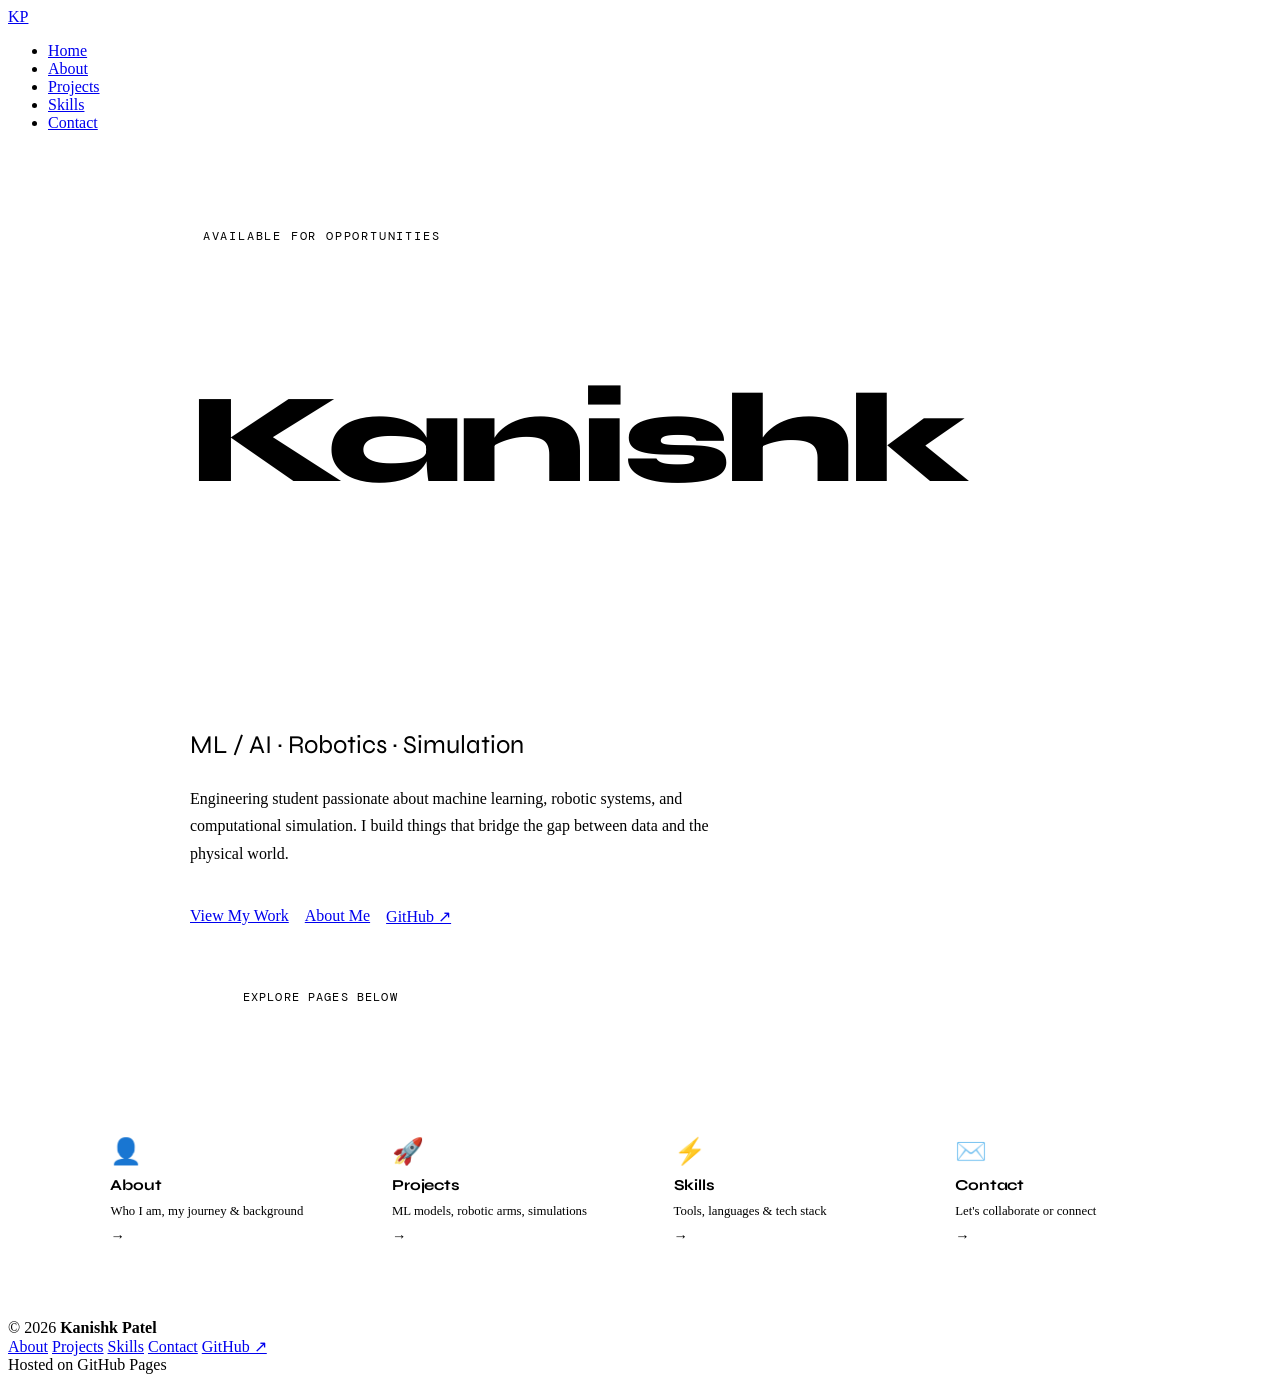
==== index.html @ f37b2d3e "Add files via upload" ====
<!DOCTYPE html>
<html lang="en">
<head>
  <meta charset="UTF-8"/>
  <meta name="viewport" content="width=device-width,initial-scale=1.0"/>
  <title>Kanishk Patel — ML & Robotics Engineer</title>
  <meta name="description" content="Portfolio of Kanishk Patel — ML, Robotics & Simulation Engineer."/>
  <link href="https://fonts.googleapis.com/css2?family=Syne:wght@400;600;700;800&family=DM+Mono:wght@400;500&family=DM+Sans:wght@300;400;500&display=swap" rel="stylesheet"/>
  <link rel="stylesheet" href="css/style.css"/>
  <style>
    /* ── Home-only hero ── */
    #hero {
      min-height: calc(100vh - 76px);
      display: flex; align-items: center; justify-content: center;
      padding: 6vh 6vw 4vh;
      position: relative; overflow: hidden;
    }
    .orb {
      position: absolute; border-radius: 50%;
      filter: blur(80px); opacity: 0.18;
      animation: float 10s ease-in-out infinite;
    }
    .orb1 { width:500px;height:500px;background:var(--accent3);top:-100px;left:-100px;animation-delay:0s; }
    .orb2 { width:400px;height:400px;background:var(--accent2);bottom:-80px;right:-80px;animation-delay:-4s; }
    .orb3 { width:300px;height:300px;background:var(--accent1);top:50%;left:50%;transform:translate(-50%,-50%);animation-delay:-7s; }

    .hero-content { position:relative;z-index:2;max-width:900px;width:100%; }

    .hero-tag {
      display:inline-block;
      font-family:'DM Mono',monospace;font-size:0.75rem;letter-spacing:0.15em;text-transform:uppercase;
      color:var(--accent2);border:1px solid var(--accent2);padding:0.3rem 0.8rem;border-radius:100px;
      margin-bottom:1.5rem;
      animation:fadeUp 0.8s ease both;
    }
    h1.hero-name {
      font-family:'Syne',sans-serif;font-weight:800;
      font-size:clamp(3.5rem,10vw,8rem);line-height:0.95;letter-spacing:-0.04em;
      animation:fadeUp 0.8s 0.1s ease both;
    }
    h1.hero-name span { background:var(--grad);-webkit-background-clip:text;-webkit-text-fill-color:transparent;background-clip:text; }

    .hero-subtitle {
      font-family:'Syne',sans-serif;font-size:clamp(1.1rem,3vw,1.6rem);color:var(--muted);margin-top:1rem;font-weight:400;
      animation:fadeUp 0.8s 0.2s ease both;
    }
    .hero-desc {
      max-width:520px;color:var(--muted);line-height:1.7;margin-top:1.5rem;font-size:1rem;
      animation:fadeUp 0.8s 0.3s ease both;
    }
    .hero-ctas {
      display:flex;gap:1rem;flex-wrap:wrap;margin-top:2.5rem;
      animation:fadeUp 0.8s 0.4s ease both;
    }
    .hero-scroll {
      margin-top:4rem;display:flex;align-items:center;gap:0.8rem;
      color:var(--muted);font-family:'DM Mono',monospace;font-size:0.72rem;letter-spacing:0.1em;text-transform:uppercase;
      animation:fadeUp 0.8s 0.6s ease both;
    }
    .scroll-line {
      width:40px;height:1px;
      background:linear-gradient(to right,var(--accent1),transparent);
      animation:pulse 2s ease infinite;
    }

    /* ── Quick-nav cards ── */
    .quick-nav {
      display:grid;grid-template-columns:repeat(auto-fill,minmax(220px,1fr));gap:1rem;
      padding:3rem 6vw;background:var(--surface);border-top:1px solid var(--border);
    }
    .qn-card {
      background:var(--card);border:1px solid var(--border);border-radius:14px;
      padding:1.6rem;text-decoration:none;color:inherit;
      display:flex;flex-direction:column;gap:0.6rem;
      transition:border-color 0.3s,transform 0.3s;
      position:relative;overflow:hidden;
    }
    .qn-card::before {
      content:'';position:absolute;top:0;left:0;right:0;height:3px;
      background:var(--grad);transform:scaleX(0);transform-origin:left;
      transition:transform 0.3s;
    }
    .qn-card:hover { border-color:var(--accent2);transform:translateY(-4px); }
    .qn-card:hover::before { transform:scaleX(1); }
    .qn-icon { font-size:1.6rem; }
    .qn-label {
      font-family:'Syne',sans-serif;font-weight:700;font-size:0.95rem;letter-spacing:-0.01em;
      color:var(--text);
    }
    .qn-sub { font-size:0.8rem;color:var(--muted); }
    .qn-arrow { margin-top:auto;font-size:0.9rem;color:var(--muted);transition:color 0.2s,transform 0.2s; }
    .qn-card:hover .qn-arrow { color:var(--accent2);transform:translateX(4px); }
  </style>
</head>
<body>

  <div class="cursor" id="cursor"></div>
  <div class="cursor-trail" id="cursorTrail"></div>

  <!-- NAV -->
  <nav>
    <a class="nav-logo" href="index.html">KP</a>
    <ul class="nav-links">
      <li><a href="index.html">Home</a></li>
      <li><a href="pages/about.html">About</a></li>
      <li><a href="pages/projects.html">Projects</a></li>
      <li><a href="pages/skills.html">Skills</a></li>
      <li><a href="pages/contact.html">Contact</a></li>
    </ul>
  </nav>

  <!-- HERO -->
  <section id="hero">
    <div class="orb orb1"></div>
    <div class="orb orb2"></div>
    <div class="orb orb3"></div>

    <div class="hero-content">
      <div class="hero-tag">Available for opportunities</div>
      <h1 class="hero-name">Kanishk<br/><span>Patel</span></h1>
      <p class="hero-subtitle">ML / AI · Robotics · Simulation</p>
      <p class="hero-desc">
        Engineering student passionate about machine learning, robotic systems, and computational simulation.
        I build things that bridge the gap between data and the physical world.
      </p>
      <div class="hero-ctas">
        <a href="pages/projects.html" class="btn-primary">View My Work</a>
        <a href="pages/about.html" class="btn-outline">About Me</a>
        <a href="https://github.com/KanishkPatel0206" target="_blank" class="btn-outline">GitHub ↗</a>
      </div>
      <div class="hero-scroll">
        <span class="scroll-line"></span>
        Explore pages below
      </div>
    </div>
  </section>

  <!-- QUICK NAV CARDS -->
  <div class="quick-nav">
    <a class="qn-card reveal" href="pages/about.html">
      <div class="qn-icon">👤</div>
      <div class="qn-label">About</div>
      <div class="qn-sub">Who I am, my journey &amp; background</div>
      <div class="qn-arrow">→</div>
    </a>
    <a class="qn-card reveal d1" href="pages/projects.html">
      <div class="qn-icon">🚀</div>
      <div class="qn-label">Projects</div>
      <div class="qn-sub">ML models, robotic arms, simulations</div>
      <div class="qn-arrow">→</div>
    </a>
    <a class="qn-card reveal d2" href="pages/skills.html">
      <div class="qn-icon">⚡</div>
      <div class="qn-label">Skills</div>
      <div class="qn-sub">Tools, languages &amp; tech stack</div>
      <div class="qn-arrow">→</div>
    </a>
    <a class="qn-card reveal d3" href="pages/contact.html">
      <div class="qn-icon">✉️</div>
      <div class="qn-label">Contact</div>
      <div class="qn-sub">Let's collaborate or connect</div>
      <div class="qn-arrow">→</div>
    </a>
  </div>

  <!-- FOOTER -->
  <footer>
    <span>© 2026 <b>Kanishk Patel</b></span>
    <div class="footer-links">
      <a href="pages/about.html">About</a>
      <a href="pages/projects.html">Projects</a>
      <a href="pages/skills.html">Skills</a>
      <a href="pages/contact.html">Contact</a>
      <a href="https://github.com/KanishkPatel0206" target="_blank">GitHub ↗</a>
    </div>
    <span>Hosted on GitHub Pages</span>
  </footer>

  <script src="css/main.js"></script>
</body>
</html>
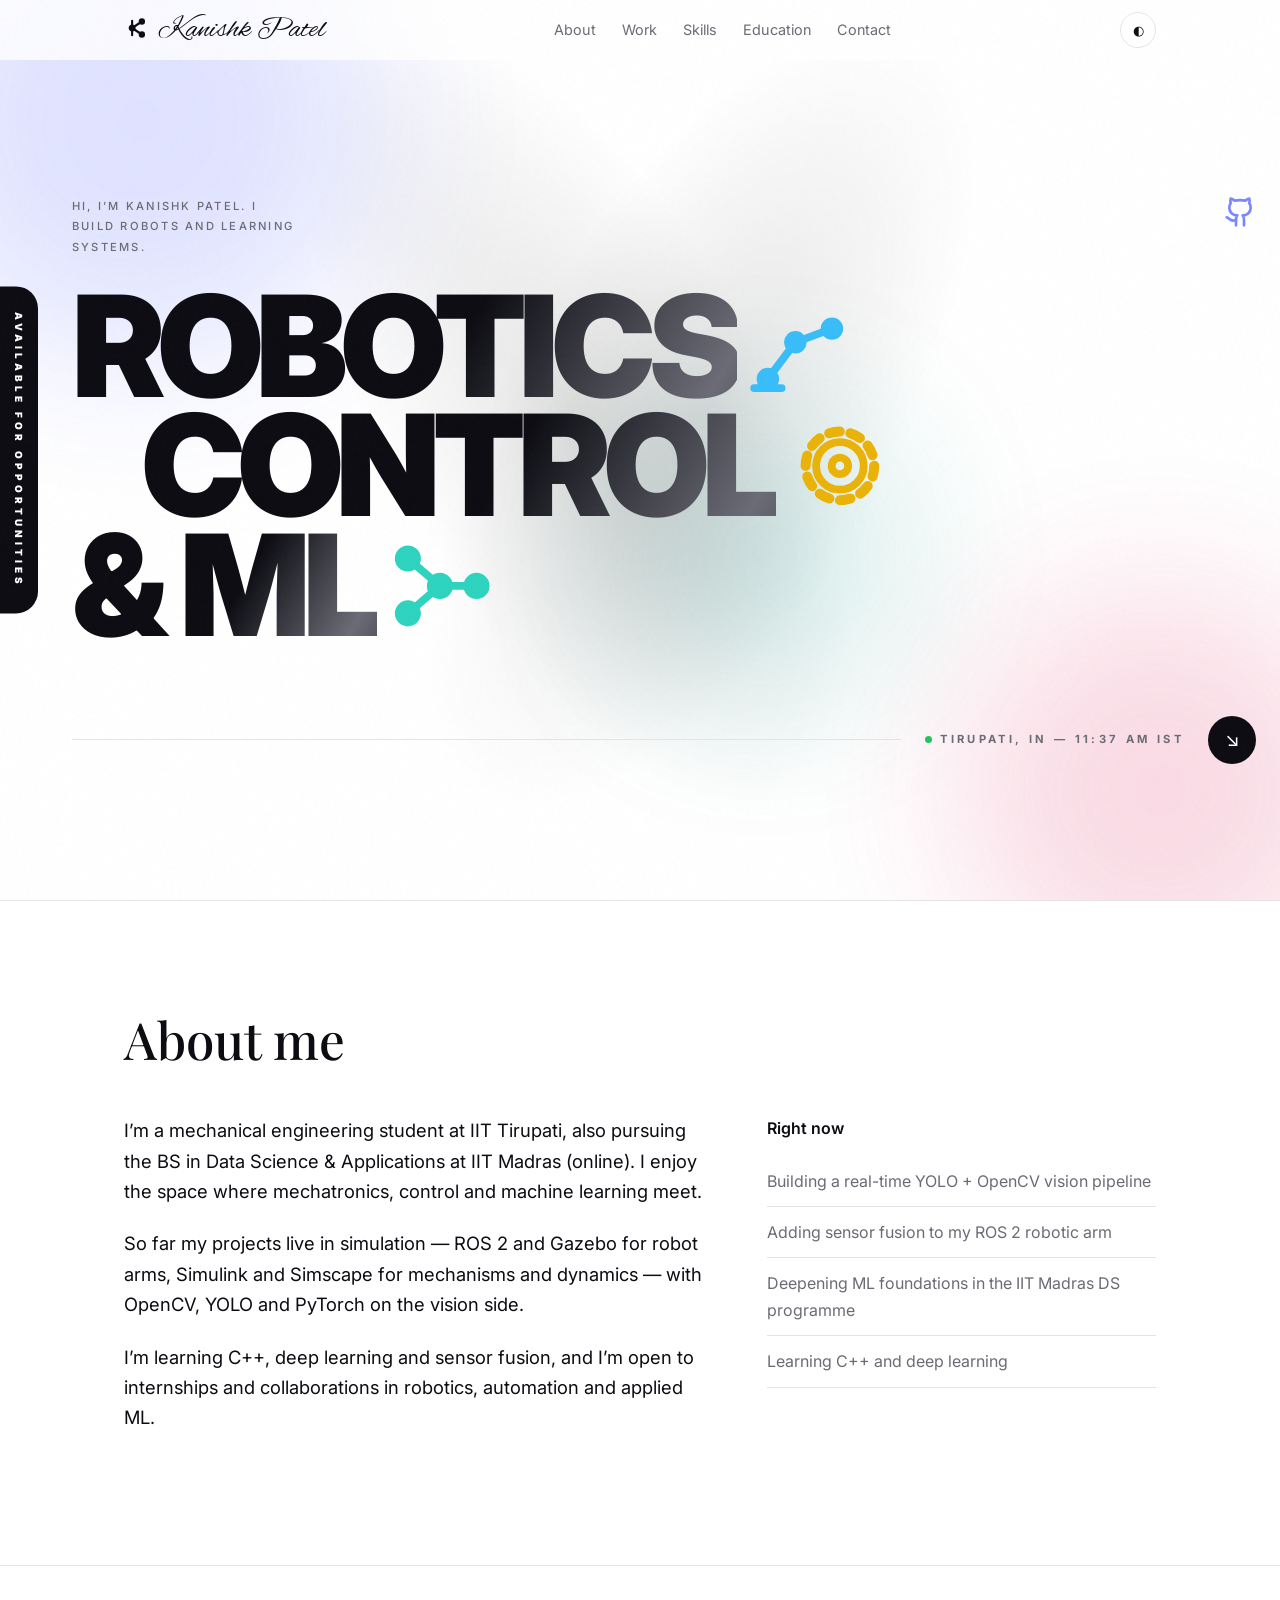
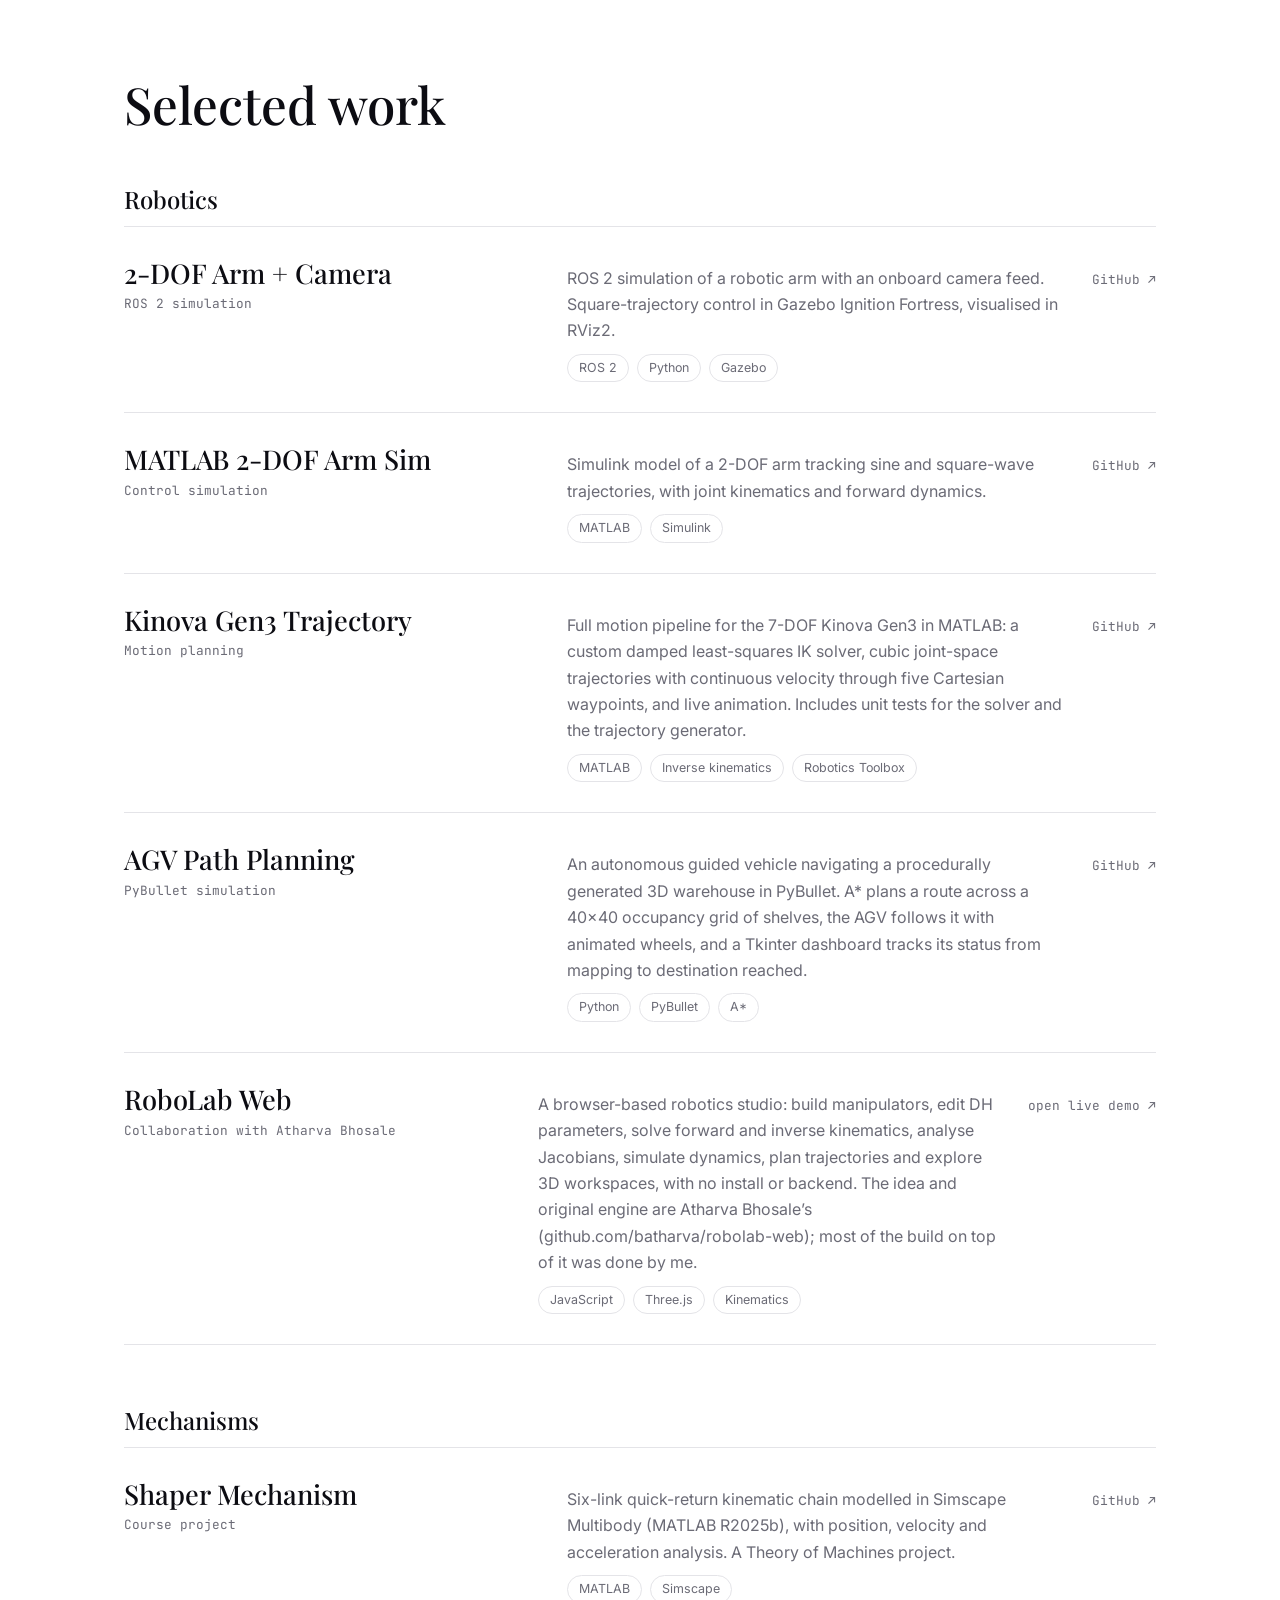
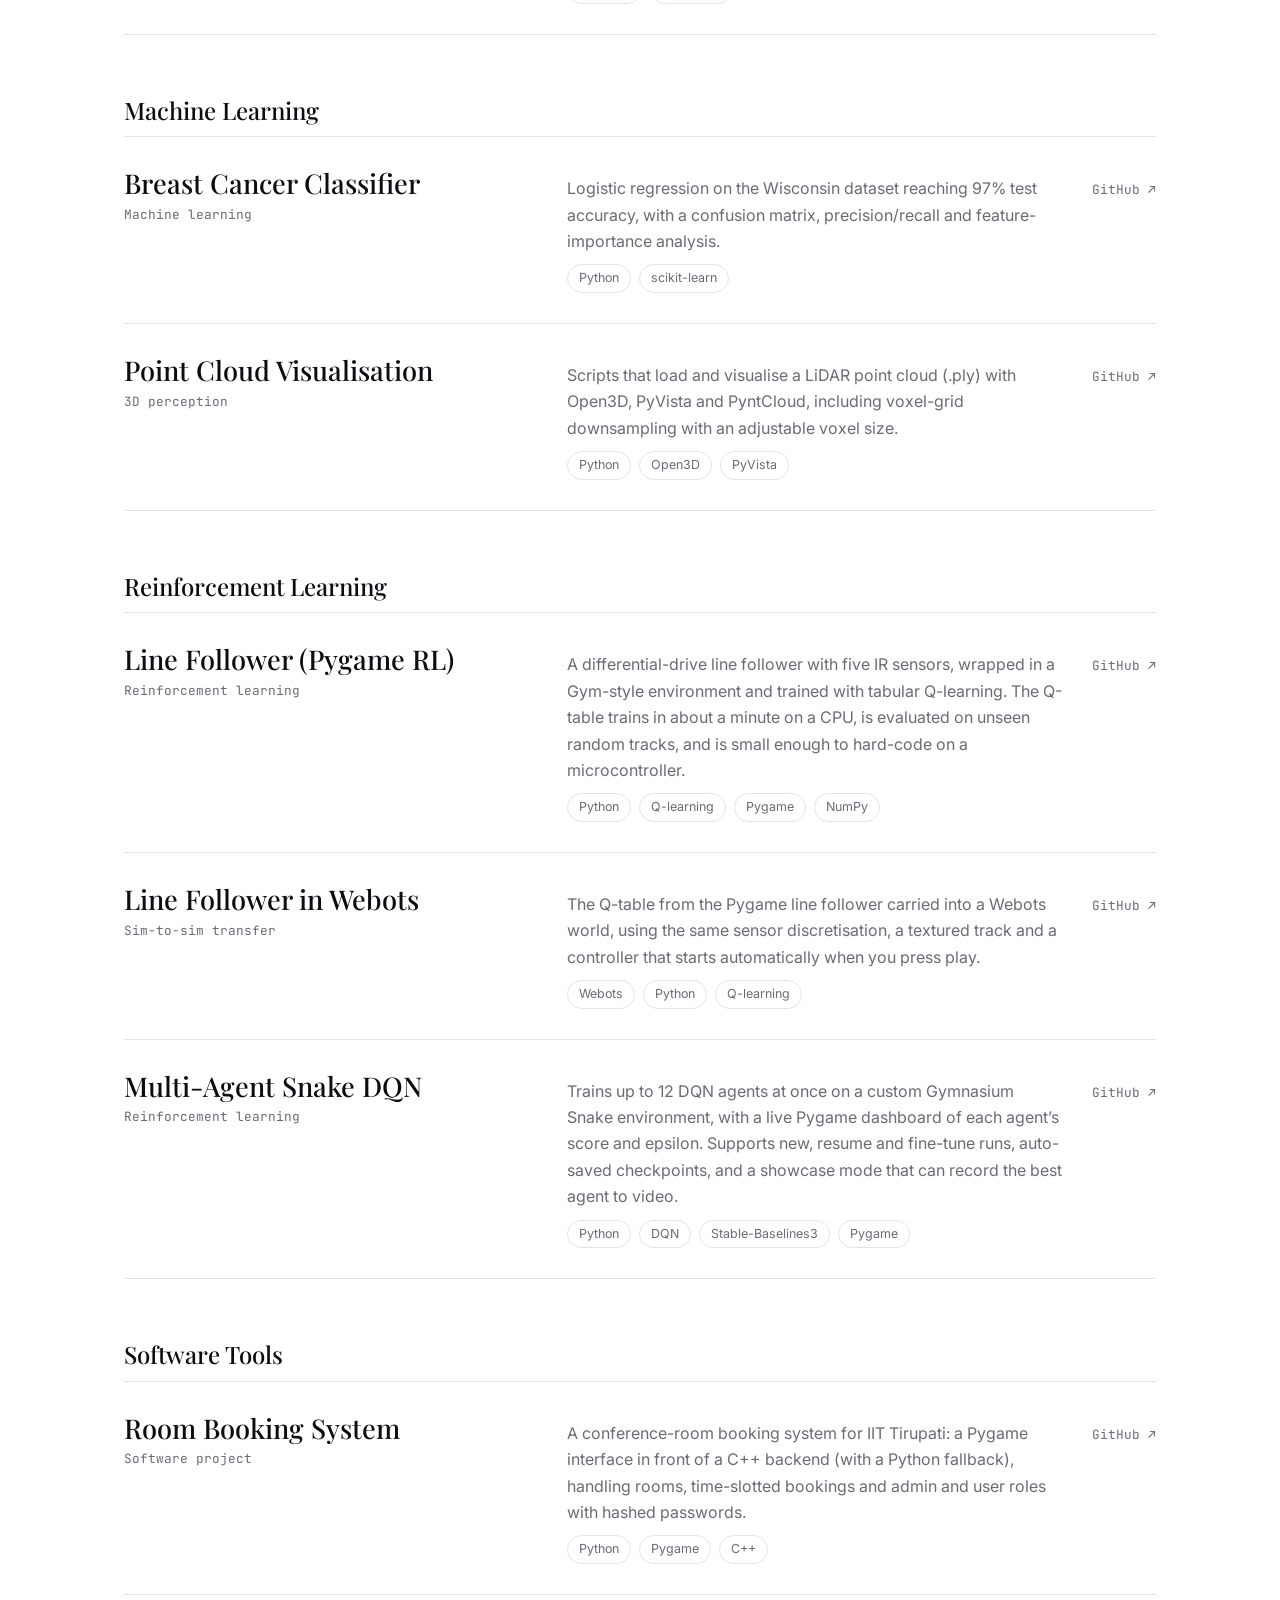
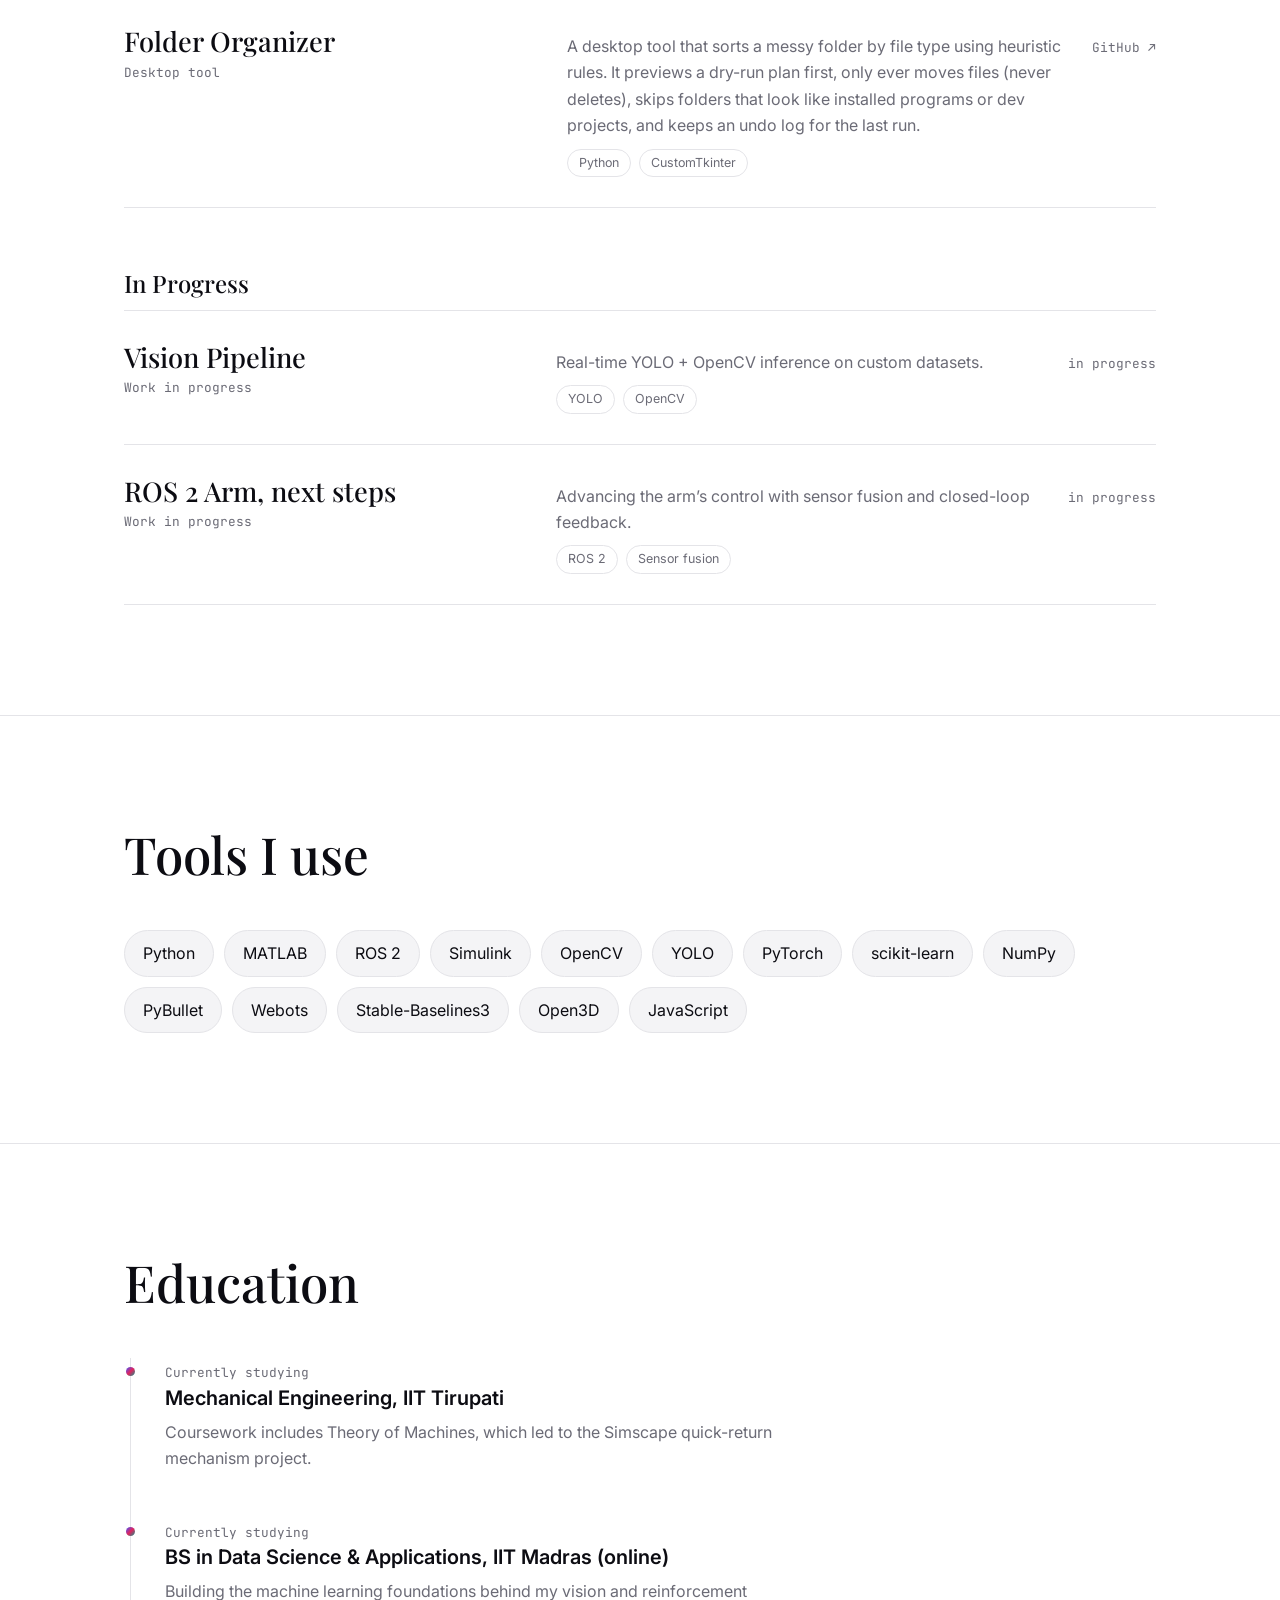
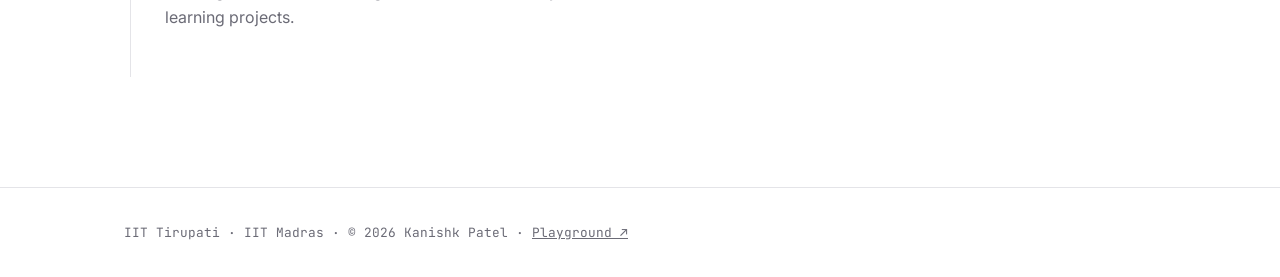
==== commit 3022029a: "Add professional portfolio" ====
--- a/index.html
+++ b/index.html
@@ -1,181 +1,19 @@
-<!DOCTYPE html>
-<html lang="en">
-<head>
-  <meta charset="UTF-8"/>
-  <meta name="viewport" content="width=device-width,initial-scale=1.0"/>
-  <title>Kanishk Patel — ML & Robotics Engineer</title>
-  <meta name="description" content="Portfolio of Kanishk Patel — ML, Robotics & Simulation Engineer."/>
-  <link href="https://fonts.googleapis.com/css2?family=Syne:wght@400;600;700;800&family=DM+Mono:wght@400;500&family=DM+Sans:wght@300;400;500&display=swap" rel="stylesheet"/>
-  <link rel="stylesheet" href="css/style.css"/>
-  <style>
-    /* ── Home-only hero ── */
-    #hero {
-      min-height: calc(100vh - 76px);
-      display: flex; align-items: center; justify-content: center;
-      padding: 6vh 6vw 4vh;
-      position: relative; overflow: hidden;
-    }
-    .orb {
-      position: absolute; border-radius: 50%;
-      filter: blur(80px); opacity: 0.18;
-      animation: float 10s ease-in-out infinite;
-    }
-    .orb1 { width:500px;height:500px;background:var(--accent3);top:-100px;left:-100px;animation-delay:0s; }
-    .orb2 { width:400px;height:400px;background:var(--accent2);bottom:-80px;right:-80px;animation-delay:-4s; }
-    .orb3 { width:300px;height:300px;background:var(--accent1);top:50%;left:50%;transform:translate(-50%,-50%);animation-delay:-7s; }
-
-    .hero-content { position:relative;z-index:2;max-width:900px;width:100%; }
-
-    .hero-tag {
-      display:inline-block;
-      font-family:'DM Mono',monospace;font-size:0.75rem;letter-spacing:0.15em;text-transform:uppercase;
-      color:var(--accent2);border:1px solid var(--accent2);padding:0.3rem 0.8rem;border-radius:100px;
-      margin-bottom:1.5rem;
-      animation:fadeUp 0.8s ease both;
-    }
-    h1.hero-name {
-      font-family:'Syne',sans-serif;font-weight:800;
-      font-size:clamp(3.5rem,10vw,8rem);line-height:0.95;letter-spacing:-0.04em;
-      animation:fadeUp 0.8s 0.1s ease both;
-    }
-    h1.hero-name span { background:var(--grad);-webkit-background-clip:text;-webkit-text-fill-color:transparent;background-clip:text; }
-
-    .hero-subtitle {
-      font-family:'Syne',sans-serif;font-size:clamp(1.1rem,3vw,1.6rem);color:var(--muted);margin-top:1rem;font-weight:400;
-      animation:fadeUp 0.8s 0.2s ease both;
-    }
-    .hero-desc {
-      max-width:520px;color:var(--muted);line-height:1.7;margin-top:1.5rem;font-size:1rem;
-      animation:fadeUp 0.8s 0.3s ease both;
-    }
-    .hero-ctas {
-      display:flex;gap:1rem;flex-wrap:wrap;margin-top:2.5rem;
-      animation:fadeUp 0.8s 0.4s ease both;
-    }
-    .hero-scroll {
-      margin-top:4rem;display:flex;align-items:center;gap:0.8rem;
-      color:var(--muted);font-family:'DM Mono',monospace;font-size:0.72rem;letter-spacing:0.1em;text-transform:uppercase;
-      animation:fadeUp 0.8s 0.6s ease both;
-    }
-    .scroll-line {
-      width:40px;height:1px;
-      background:linear-gradient(to right,var(--accent1),transparent);
-      animation:pulse 2s ease infinite;
-    }
-
-    /* ── Quick-nav cards ── */
-    .quick-nav {
-      display:grid;grid-template-columns:repeat(auto-fill,minmax(220px,1fr));gap:1rem;
-      padding:3rem 6vw;background:var(--surface);border-top:1px solid var(--border);
-    }
-    .qn-card {
-      background:var(--card);border:1px solid var(--border);border-radius:14px;
-      padding:1.6rem;text-decoration:none;color:inherit;
-      display:flex;flex-direction:column;gap:0.6rem;
-      transition:border-color 0.3s,transform 0.3s;
-      position:relative;overflow:hidden;
-    }
-    .qn-card::before {
-      content:'';position:absolute;top:0;left:0;right:0;height:3px;
-      background:var(--grad);transform:scaleX(0);transform-origin:left;
-      transition:transform 0.3s;
-    }
-    .qn-card:hover { border-color:var(--accent2);transform:translateY(-4px); }
-    .qn-card:hover::before { transform:scaleX(1); }
-    .qn-icon { font-size:1.6rem; }
-    .qn-label {
-      font-family:'Syne',sans-serif;font-weight:700;font-size:0.95rem;letter-spacing:-0.01em;
-      color:var(--text);
-    }
-    .qn-sub { font-size:0.8rem;color:var(--muted); }
-    .qn-arrow { margin-top:auto;font-size:0.9rem;color:var(--muted);transition:color 0.2s,transform 0.2s; }
-    .qn-card:hover .qn-arrow { color:var(--accent2);transform:translateX(4px); }
-  </style>
-</head>
-<body>
-
-  <div class="cursor" id="cursor"></div>
-  <div class="cursor-trail" id="cursorTrail"></div>
-
-  <!-- NAV -->
-  <nav>
-    <a class="nav-logo" href="index.html">KP</a>
-    <ul class="nav-links">
-      <li><a href="index.html">Home</a></li>
-      <li><a href="pages/about.html">About</a></li>
-      <li><a href="pages/projects.html">Projects</a></li>
-      <li><a href="pages/skills.html">Skills</a></li>
-      <li><a href="pages/contact.html">Contact</a></li>
-    </ul>
-  </nav>
-
-  <!-- HERO -->
-  <section id="hero">
-    <div class="orb orb1"></div>
-    <div class="orb orb2"></div>
-    <div class="orb orb3"></div>
-
-    <div class="hero-content">
-      <div class="hero-tag">Available for opportunities</div>
-      <h1 class="hero-name">Kanishk<br/><span>Patel</span></h1>
-      <p class="hero-subtitle">ML / AI · Robotics · Simulation</p>
-      <p class="hero-desc">
-        Engineering student passionate about machine learning, robotic systems, and computational simulation.
-        I build things that bridge the gap between data and the physical world.
-      </p>
-      <div class="hero-ctas">
-        <a href="pages/projects.html" class="btn-primary">View My Work</a>
-        <a href="pages/about.html" class="btn-outline">About Me</a>
-        <a href="https://github.com/KanishkPatel0206" target="_blank" class="btn-outline">GitHub ↗</a>
-      </div>
-      <div class="hero-scroll">
-        <span class="scroll-line"></span>
-        Explore pages below
-      </div>
-    </div>
-  </section>
-
-  <!-- QUICK NAV CARDS -->
-  <div class="quick-nav">
-    <a class="qn-card reveal" href="pages/about.html">
-      <div class="qn-icon">👤</div>
-      <div class="qn-label">About</div>
-      <div class="qn-sub">Who I am, my journey &amp; background</div>
-      <div class="qn-arrow">→</div>
-    </a>
-    <a class="qn-card reveal d1" href="pages/projects.html">
-      <div class="qn-icon">🚀</div>
-      <div class="qn-label">Projects</div>
-      <div class="qn-sub">ML models, robotic arms, simulations</div>
-      <div class="qn-arrow">→</div>
-    </a>
-    <a class="qn-card reveal d2" href="pages/skills.html">
-      <div class="qn-icon">⚡</div>
-      <div class="qn-label">Skills</div>
-      <div class="qn-sub">Tools, languages &amp; tech stack</div>
-      <div class="qn-arrow">→</div>
-    </a>
-    <a class="qn-card reveal d3" href="pages/contact.html">
-      <div class="qn-icon">✉️</div>
-      <div class="qn-label">Contact</div>
-      <div class="qn-sub">Let's collaborate or connect</div>
-      <div class="qn-arrow">→</div>
-    </a>
-  </div>
-
-  <!-- FOOTER -->
-  <footer>
-    <span>© 2026 <b>Kanishk Patel</b></span>
-    <div class="footer-links">
-      <a href="pages/about.html">About</a>
-      <a href="pages/projects.html">Projects</a>
-      <a href="pages/skills.html">Skills</a>
-      <a href="pages/contact.html">Contact</a>
-      <a href="https://github.com/KanishkPatel0206" target="_blank">GitHub ↗</a>
-    </div>
-    <span>Hosted on GitHub Pages</span>
-  </footer>
-
-  <script src="css/main.js"></script>
-</body>
-</html>
+<!DOCTYPE html><html lang="en"><head><meta charset="utf-8"><meta name="viewport" content="width=device-width, initial-scale=1, viewport-fit=cover">
+<title>Kanishk Patel | Robotics, Control & ML</title><meta name="description" content="Kanishk Patel: robotics, control, computer vision and machine learning projects.">
+<meta name="theme-color" content="#ffffff" media="(prefers-color-scheme: light)"><meta name="theme-color" content="#0a0a0f" media="(prefers-color-scheme: dark)">
+<link rel="icon" href="favicon-light.svg" media="(prefers-color-scheme: light)"><link rel="icon" href="favicon-dark.svg" media="(prefers-color-scheme: dark)">
+<link rel="preconnect" href="https://fonts.googleapis.com"><link rel="preconnect" href="https://fonts.gstatic.com" crossorigin>
+<link href="https://fonts.googleapis.com/css2?family=Alex+Brush&family=Inter:wght@400;500;600;900&family=JetBrains+Mono:wght@400&family=Playfair+Display:wght@500&display=swap" rel="stylesheet">
+<link rel="stylesheet" href="styles.css"></head><body data-page="home"><div id="intro"><svg viewBox="0 0 638 200" fill="none" stroke="currentColor" stroke-width="14.9" stroke-linecap="round" aria-hidden="true"><path d="M8.69214 166.553C36.2393 151.239 61.3409 131.548 89.8191 98.0295C109.203 75.1488 119.625 49.0228 120.122 31.0026C120.37 17.6036 113.836 7.43883 101.759 7.43883C88.3598 7.43883 79.9231 17.6036 74.7122 40.9363C69.005 66.5793 64.7866 96.0036 54.1166 190.356" pathLength="1"/><path d="M55.1624 181.135C60.6251 133.114 81.4118 98.0479 107.963 98.0479C123.844 98.0479 133.937 110.703 131.071 128.817C129.457 139.487 127.587 150.405 125.408 163.06C122.869 178.941 130.128 191.348 152.122 191.348C184.197 191.348 219.189 173.523 237.097 145.915C243.198 136.509 245.68 128.073 245.928 119.884C246.176 104.996 237.739 93.8296 222.851 93.8296C203.992 93.8296 189.6 115.17 189.6 142.465C189.6 171.745 205.481 192.341 239.208 192.341C285.066 192.341 335.86 137.292 359.199 75.8585C365.788 58.513 368.26 42.4065 368.26 31.1512C368.26 17.8057 364.042 7.55823 352.131 7.55823C340.469 7.55823 332.777 16.6141 325.829 30.9129C317.688 47.4967 311.667 71.4162 309.203 98.4549C303 166.301 316.896 191.348 349.936 191.348C390 191.348 434.542 135.534 457.286 75.6686C463.803 58.513 466.275 42.4065 466.275 31.1512C466.275 17.8057 462.057 7.55823 450.146 7.55823C438.484 7.55823 430.792 16.6141 423.844 30.9129C415.703 47.4967 409.682 71.4162 407.218 98.4549C401.015 166.301 414.911 191.348 444.416 191.348C473.874 191.348 489.877 165.67 499.471 138.402C508.955 111.447 520.618 94.8221 544.935 94.8221C565.035 94.8221 580.916 109.71 580.916 137.75C580.916 168.768 560.792 192.093 535.362 192.341C512.984 192.589 498.285 174.475 499.774 147.179C501.511 116.907 519.873 94.8221 543.943 94.8221C557.839 94.8221 569.51 100.999 578.682 107.725C603.549 125.866 622.709 114.656 630.047 96.7186" pathLength="1"/></svg></div><nav><div class="wrap"><a class="sig" href="index.html" id="navName"></a>
+<ul><li><a href="index.html#about">About</a></li><li><a href="index.html#work">Work</a></li><li><a href="index.html#skills">Skills</a></li><li><a href="index.html#education">Education</a></li><li><a href="contact.html">Contact</a></li></ul>
+<button id="theme" aria-label="Toggle light and dark theme">◐</button></div></nav>
+<header class="hero"><div class="dots"></div><div class="beam l"></div><div class="beam r"></div>
+<div class="hwrap"><div class="top"><p class="note" id="hi"></p><a class="gh" id="gh" target="_blank" rel="noopener" aria-label="GitHub"><svg width="32" height="32" viewBox="0 0 24 24" fill="none" stroke="currentColor" stroke-width="2" stroke-linecap="round" stroke-linejoin="round"><path d="M15 22v-4a4.8 4.8 0 0 0-1-3.5c3 0 6-2 6-5.5.08-1.25-.27-2.48-1-3.5.28-1.15.28-2.35 0-3.5 0 0-1 0-3 1.5-2.64-.5-5.36-.5-8 0C6 2 5 2 5 2c-.3 1.15-.3 2.35 0 3.5A5.4 5.4 0 0 0 4 9c0 3.5 3 5.5 6 5.5-.39.49-.68 1.05-.85 1.65-.17.6-.22 1.23-.15 1.85v4"/><path d="M9 18c-4.51 2-5-2-7-2"/></svg></a></div>
+<h1 class="big" id="headline"></h1>
+<div class="foot"><i></i><span class="loc" id="loc"></span><a class="pill" href="#work" aria-label="See my work"><span>See my work</span><b>↘</b></a></div></div></header>
+<a class="tab" href="contact.html" id="availText">Available for opportunities</a>
+<main><section id="about"><div class="wrap"><h2>About me</h2><div class="about"><div id="bio"></div><div><h3 class="sub">Right now</h3><ul class="now" id="now"></ul></div></div></div></section>
+<section id="work"><div class="wrap"><h2>Selected work</h2><div id="projects"></div></div></section>
+<section id="skills"><div class="wrap"><h2>Tools I use</h2><div class="chips" id="skillGrid"></div></div></section>
+<section id="education"><div class="wrap"><h2>Education</h2><div class="tl" id="timeline"></div></div></section></main>
+<footer><div class="wrap mono" id="foot"></div></footer><script src="data.js"></script><script src="app.js"></script></body></html>
--- a/styles.css
+++ b/styles.css
@@ -0,0 +1,115 @@
+:root{--bg:#fff;--fg:#0c0c12;--mut:#6b6b76;--line:#e4e4e8;--acc:#4254ff;--dot:#888;--card:#f4f4f6;--beam:0,0,0;--c1:#4254ff;--c2:#e0245e;--c3:#0d9488;--orb:.16}
+@media(prefers-color-scheme:dark){:root:not([data-theme=light]){--bg:#0a0a0f;--fg:#f2f2f5;--mut:#9a9aa6;--line:#22222b;--acc:#8a96ff;--dot:#444;--card:#14141b;--beam:255,255,255;--c1:#8a96ff;--c2:#ff7eb6;--c3:#5eead4;--orb:.22}}
+:root[data-theme=dark]{--bg:#0a0a0f;--fg:#f2f2f5;--mut:#9a9aa6;--line:#22222b;--acc:#8a96ff;--dot:#444;--card:#14141b;--beam:255,255,255;--c1:#8a96ff;--c2:#ff7eb6;--c3:#5eead4;--orb:.22}
+*{box-sizing:border-box;margin:0}
+html{scroll-behavior:smooth;scroll-padding-top:72px}
+body{background:var(--bg);color:var(--fg);font:16px/1.65 Inter,system-ui,sans-serif;overflow-x:hidden}
+a{color:inherit}:focus-visible{outline:2px solid var(--acc);outline-offset:3px}
+.wrap{max-width:1080px;margin:0 auto;padding:0 24px}
+.mono{font-family:"JetBrains Mono",monospace;font-size:.8rem;color:var(--mut)}
+section{padding:110px 0;border-top:1px solid var(--line)}
+h2,.gt,.proj h3,.talk,.faq h3,.stats b{font-family:"Playfair Display",Georgia,serif;font-weight:500}
+h2{font-size:clamp(2rem,5vw,3.2rem);line-height:1.1;margin-bottom:48px}
+#intro{position:fixed;inset:0;z-index:100;background:var(--bg);display:grid;place-items:center;transition:opacity .7s,visibility .7s}
+#intro svg{width:min(70vw,400px)}#intro path{stroke-dasharray:1;stroke-dashoffset:1;animation:draw 1.5s ease forwards}
+#intro path+path{animation-delay:.9s;animation-duration:1.8s}
+#intro.done{opacity:0;visibility:hidden}@keyframes draw{to{stroke-dashoffset:0}}
+nav{position:fixed;top:0;left:0;right:0;z-index:50;padding-top:env(safe-area-inset-top,0);backdrop-filter:blur(14px);background:color-mix(in srgb,var(--bg) 78%,transparent)}
+nav .wrap{display:flex;align-items:center;justify-content:space-between;height:60px}
+.sig{font-family:"Alex Brush",cursive;font-size:1.9rem;text-decoration:none}
+nav ul{display:flex;gap:26px;list-style:none;padding:0;font-size:.9rem}nav ul a{text-decoration:none;color:var(--mut)}nav ul a:hover{color:var(--fg)}
+#theme{background:none;border:1px solid var(--line);color:var(--fg);border-radius:50%;width:36px;height:36px;cursor:pointer}
+.hero{position:relative;min-height:100svh;display:flex;align-items:center;padding:130px 0 70px;overflow:hidden}
+.dots{position:absolute;inset:0;background:radial-gradient(circle,var(--dot) .5px,transparent .5px) 0 0/24px 24px;opacity:.25}
+.beam{position:absolute;top:-10%;width:520px;height:130%;pointer-events:none;background:radial-gradient(50% 50% at 50% 50%,rgba(var(--beam),.1),transparent 75%);transform-origin:top;animation:beam 1s 2.6s both}
+.beam.l{left:2%;transform:rotate(-30deg)}.beam.r{right:2%;transform:rotate(30deg)}@keyframes beam{from{opacity:0}}
+.hwrap{position:relative;width:100%;max-width:105rem;margin:0 auto;padding:0 24px 0 72px}
+.top{display:flex;justify-content:space-between;align-items:flex-start;gap:24px}
+.note{font-size:.7rem;letter-spacing:.2em;text-transform:uppercase;font-weight:500;color:var(--mut);line-height:1.8;max-width:230px}
+.gh{color:var(--acc);opacity:.7}.gh:hover{opacity:1}
+.big{font-weight:900;text-transform:uppercase;line-height:.85;letter-spacing:-.05em;font-size:clamp(3rem,11vw,13rem);margin-top:30px}
+.big .ln{display:flex;align-items:center;gap:.06em;width:fit-content;opacity:0;transform:translateY(30px);animation:up .9s 2.5s forwards}
+.big .ln:nth-child(2){margin-left:.5em;animation-delay:2.65s}.big .ln:nth-child(3){animation-delay:2.8s}
+.big span{background:linear-gradient(120deg,var(--fg) 30%,var(--mut) 50%,var(--fg) 70%) 0 0/200%;-webkit-background-clip:text;background-clip:text;color:transparent;animation:shine 5s linear infinite}
+@keyframes up{to{opacity:1;transform:none}}@keyframes shine{from{background-position:200%}to{background-position:-200%}}
+.foot{display:flex;align-items:center;gap:24px;margin-top:70px}.foot>i{flex:1;height:1px;background:var(--line)}
+.loc{font-size:.7rem;letter-spacing:.3em;font-weight:700;color:var(--mut);white-space:nowrap}
+.pill{display:flex;align-items:center;justify-content:flex-end;height:48px;width:48px;border-radius:99px;background:var(--fg);color:var(--bg);text-decoration:none;overflow:hidden;transition:width .5s;white-space:nowrap}
+.pill span{opacity:0;font-size:.8rem;font-weight:600;padding-left:22px;transition:opacity .2s}.pill b{display:grid;place-items:center;min-width:48px;font-weight:400;font-size:1.2rem;transition:transform .5s}
+.pill:hover,.pill:focus-visible{width:170px}.pill:hover span,.pill:focus-visible span{opacity:1;transition-delay:.15s}.pill:hover b{transform:rotate(-45deg)}
+.tab{position:fixed;left:0;top:50%;transform:translateY(-50%);z-index:40;background:var(--fg);color:var(--bg);writing-mode:vertical-rl;padding:26px 11px;border-radius:0 22px 22px 0;font-size:.62rem;font-weight:900;letter-spacing:.4em;text-decoration:none;text-transform:uppercase}
+.about{display:grid;grid-template-columns:1.5fr 1fr;gap:60px}.about p{font-size:1.15rem;margin-bottom:1.2em;max-width:60ch}
+.sub{font-size:1rem;font-weight:600;margin-bottom:14px}.now{list-style:none;padding:0}.now li{padding:12px 0;border-bottom:1px solid var(--line);color:var(--mut)}
+.group{margin-top:56px}.group:first-of-type{margin-top:0}.gt{font-size:1.5rem;margin-bottom:6px}
+.proj{display:grid;grid-template-columns:1fr 1.2fr auto;gap:30px;align-items:baseline;padding:30px 0;border-top:1px solid var(--line);text-decoration:none;transition:padding .25s}
+.proj:last-child{border-bottom:1px solid var(--line)}a.proj:hover{padding-left:14px}.proj h3{font-size:1.7rem;line-height:1.2}.proj .mono{display:block;margin-top:4px}.proj p{color:var(--mut)}
+.tags,.chips{display:flex;flex-wrap:wrap;gap:8px}.tags{margin-top:10px}.chips{gap:10px}
+.tags span{font-size:.78rem;padding:3px 11px;border:1px solid var(--line);border-radius:99px;color:var(--mut)}
+.chips span{padding:9px 18px;border:1px solid var(--line);border-radius:99px;background:var(--card)}
+.tl{border-left:1px solid var(--line);margin-left:6px}.tl article{position:relative;padding:0 0 46px 34px}
+.tl article::before{content:"";position:absolute;left:-5px;top:9px;width:9px;height:9px;border-radius:50%;background:var(--acc)}
+.tl h3{font-size:1.25rem;font-weight:600;line-height:1.3}.tl p{color:var(--mut);max-width:62ch;margin-top:8px}
+.cpage{padding-top:110px;overflow:hidden}.marq{overflow:hidden;margin-bottom:14px;mask-image:linear-gradient(90deg,transparent,#000 12%,#000 88%,transparent);-webkit-mask-image:linear-gradient(90deg,transparent,#000 12%,#000 88%,transparent)}
+.marq>div{display:flex;gap:14px;width:max-content;animation:mq 40s linear infinite}.marq.rev>div{animation-direction:reverse}@keyframes mq{to{transform:translateX(-50%)}}
+.marq a,.marq span{display:flex;gap:10px;align-items:baseline;padding:14px 26px;border:1px solid var(--line);border-radius:99px;background:var(--card);text-decoration:none;white-space:nowrap}
+.talk{font-size:clamp(2.6rem,9vw,7rem);line-height:1;margin:70px 0 18px}.lead{color:var(--mut);margin-bottom:44px}
+.contact{display:grid;grid-template-columns:1fr 1fr;gap:60px}form{display:grid;gap:14px}
+input,textarea{width:100%;font:inherit;color:var(--fg);background:var(--card);border:1px solid var(--line);border-radius:6px;padding:14px}textarea{min-height:140px;resize:vertical}
+.btn{justify-self:start;padding:13px 26px;border:0;border-radius:99px;background:var(--fg);color:var(--bg);font:500 .95rem Inter;cursor:pointer}
+.links a{display:flex;justify-content:space-between;gap:20px;padding:16px 0;border-bottom:1px solid var(--line);text-decoration:none}.links a:hover span:first-child{color:var(--acc)}
+.faq{margin:80px 0;max-width:760px}.faq h3{font-size:1.8rem;margin-bottom:14px}
+details{border-bottom:1px solid var(--line);padding:18px 0}summary{cursor:pointer;font-weight:500;list-style:none;display:flex;justify-content:space-between}
+summary::after{content:"+";color:var(--mut)}details[open] summary::after{content:"\2212"}details p{color:var(--mut);margin-top:10px;max-width:60ch}
+footer{padding:34px 0 calc(34px + env(safe-area-inset-bottom,0px));border-top:1px solid var(--line)}
+@media(max-width:760px){.hwrap{padding-left:24px}nav ul,.tab{display:none}.top{flex-direction:column}.about,.contact,.proj{grid-template-columns:1fr;gap:30px}.proj{gap:8px}.big .ln:nth-child(2){margin-left:.2em}.beam{display:none}}
+@media(prefers-reduced-motion:reduce){*{animation:none!important;transition:none!important}.big span{opacity:1;transform:none}#intro path{stroke-dashoffset:0}.marq>div{width:auto;flex-wrap:wrap}}
+
+.ic{width:.78em;height:.78em;flex:none;fill:none;stroke:currentColor;stroke-width:1.7;stroke-linecap:round;stroke-linejoin:round;cursor:pointer;transition:filter .3s}
+.ic:hover{filter:drop-shadow(0 0 .12em currentColor)}.ic.arm{color:#38bdf8}.ic.gear{color:#eab308}.ic.gear circle[stroke-dasharray]{stroke-width:2.2}.ic.net{color:#2dd4bf}
+.ic .a1,.ic .a2{transform-box:view-box;animation:swing 4s ease-in-out infinite}.ic .a1{transform-origin:5px 19px}.ic .a2{transform-origin:11px 11px;animation-duration:3s;animation-direction:alternate}
+@keyframes swing{0%,100%{transform:rotate(-14deg)}50%{transform:rotate(16deg)}}
+.ic .gr{transform-box:view-box;transform-origin:12px 12px;animation:spin 8s linear infinite}.ic.gear:hover .gr{animation-duration:1.2s}@keyframes spin{to{transform:rotate(360deg)}}
+.ic .nd{animation:blip 2.4s ease-in-out infinite;fill:currentColor}.ic .nd:nth-of-type(2){animation-delay:.4s}.ic .nd:nth-of-type(3){animation-delay:.8s}.ic .nd:nth-of-type(4){animation-delay:1.2s}@keyframes blip{50%{opacity:.25}}
+.big .ln:hover .ic{animation:float 1.6s ease-in-out infinite}@keyframes float{50%{transform:translateY(-.08em) rotate(4deg)}}
+.met{position:absolute;width:2px;height:2px;border-radius:50%;background:var(--fg);opacity:0;box-shadow:0 0 0 1px rgba(var(--beam),.08),0 0 14px 2px rgba(var(--beam),.25);animation:meteor 6s linear infinite}
+.met::after{content:"";position:absolute;top:50%;right:2px;width:90px;height:1px;transform:translateY(-50%);background:linear-gradient(90deg,transparent,rgba(var(--beam),.45))}
+@keyframes meteor{0%{transform:rotate(215deg) translateX(0);opacity:1}70%{opacity:1}100%{transform:rotate(215deg) translateX(-500px);opacity:0}}
+#spark{position:fixed;inset:0;z-index:9999;pointer-events:none}
+.rv{opacity:0;transform:translateY(24px);transition:opacity .7s,transform .7s;transition-delay:calc(var(--i,0)*60ms)}.rv.in{opacity:1;transform:none}
+.proj.rv{transition:opacity .7s,transform .7s,padding .25s}
+.sig svg{width:26px;height:26px;vertical-align:-5px;margin-right:8px}.sig svg .a2{transform-box:view-box;transform-origin:10px 16px;animation:swing 5s ease-in-out infinite}
+.dot{display:inline-block;width:7px;height:7px;margin-right:8px;border-radius:50%;background:#22c55e;animation:ping 2s ease-out infinite}@keyframes ping{0%{box-shadow:0 0 0 0 rgba(34,197,94,.6)}100%{box-shadow:0 0 0 9px transparent}}
+body[data-page=contact] main{animation:fadein .8s both}@keyframes fadein{from{opacity:0;transform:translateY(16px)}}
+@media(prefers-reduced-motion:reduce){.rv{opacity:1;transform:none}.met{display:none}}
+
+/* ===== Cursor + motion layer (added) ===== */
+:root{--grad:linear-gradient(135deg,var(--c1),var(--c2),var(--c3))}
+body{transition:background-color .35s,color .35s}
+/* noise overlay */
+body::before{content:"";position:fixed;inset:0;pointer-events:none;z-index:1000;opacity:.4;background-image:url("data:image/svg+xml,%3Csvg viewBox='0 0 256 256' xmlns='http://www.w3.org/2000/svg'%3E%3Cfilter id='n'%3E%3CfeTurbulence type='fractalNoise' baseFrequency='0.9' numOctaves='4' stitchTiles='stitch'/%3E%3C/filter%3E%3Crect width='100%25' height='100%25' filter='url(%23n)' opacity='0.05'/%3E%3C/svg%3E")}
+/* floating hero orbs */
+.orb{position:absolute;border-radius:50%;filter:blur(80px);opacity:var(--orb);pointer-events:none;animation:orbfloat 10s ease-in-out infinite}
+.orb.o1{width:480px;height:480px;background:var(--c1);top:-120px;left:-100px}
+.orb.o2{width:400px;height:400px;background:var(--c2);bottom:-90px;right:-80px;animation-delay:-4s}
+.orb.o3{width:300px;height:300px;background:var(--c3);top:45%;left:48%;animation-delay:-7s}
+@keyframes orbfloat{0%,100%{transform:translateY(0) scale(1)}50%{transform:translateY(-28px) scale(1.05)}}
+/* custom cursor (fine pointers only) */
+.cur,.cur-ring{position:fixed;top:0;left:0;pointer-events:none;border-radius:50%;opacity:0;transition:opacity .25s,background-color .25s,border-color .25s;will-change:transform}
+.cur{width:12px;height:12px;margin:-6px 0 0 -6px;background:var(--c1);z-index:10001}
+.cur-ring{width:36px;height:36px;margin:-18px 0 0 -18px;border:1.5px solid var(--c2);z-index:10000}
+.cur-on .cur,.cur-on .cur-ring{opacity:1}
+.cur-hover .cur-ring{background:color-mix(in srgb,var(--c2) 14%,transparent);border-color:var(--c1)}
+@media(hover:hover) and (pointer:fine){html.cur-on,html.cur-on *{cursor:none!important}}
+/* hover polish */
+nav ul a{transition:color .2s}nav ul a:hover{color:var(--c1)}
+.chips span,.tags span{transition:transform .3s,border-color .3s,color .3s,background-color .3s}
+.chips span:hover{transform:translateY(-3px);border-color:var(--c1);color:var(--c1)}
+.tags span:hover{border-color:var(--c2);color:var(--c2)}
+a.proj{background:linear-gradient(90deg,var(--c1),var(--c2),var(--c3)) left bottom/0 2px no-repeat;transition:padding .25s,background-size .45s}
+a.proj:hover{background-size:100% 2px}
+.proj.rv{transition:opacity .7s,transform .7s,padding .25s,background-size .45s}
+.btn,.pill{transition:transform .25s,opacity .25s,width .5s}.btn:hover{transform:translateY(-2px);background:var(--grad);color:#fff}
+.tl article::before{background:var(--grad)}
+.marq a:hover,.links a:hover{border-color:var(--c1)}
+input:focus,textarea:focus{outline:0;border-color:var(--c1)}
+@media(prefers-reduced-motion:reduce){.orb{animation:none}.cur,.cur-ring{display:none}html.cur-on,html.cur-on *{cursor:auto!important}}
